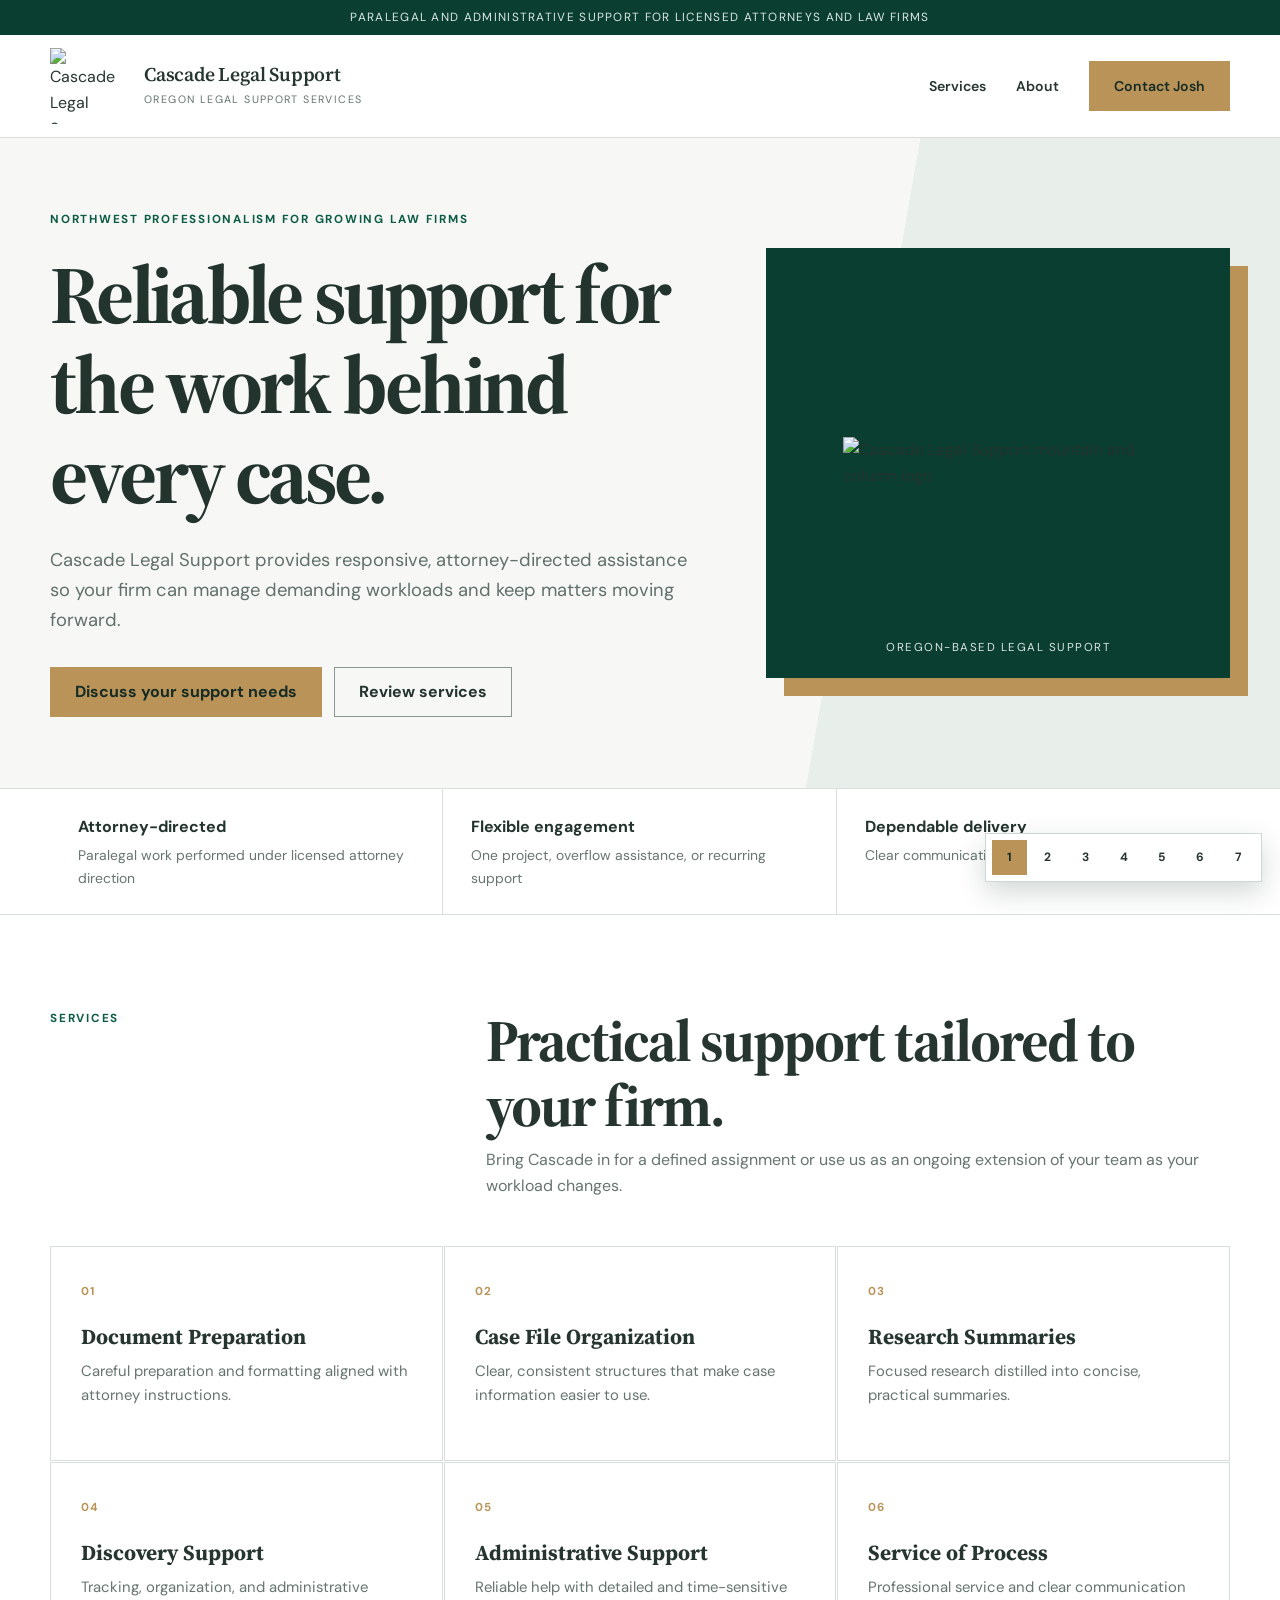
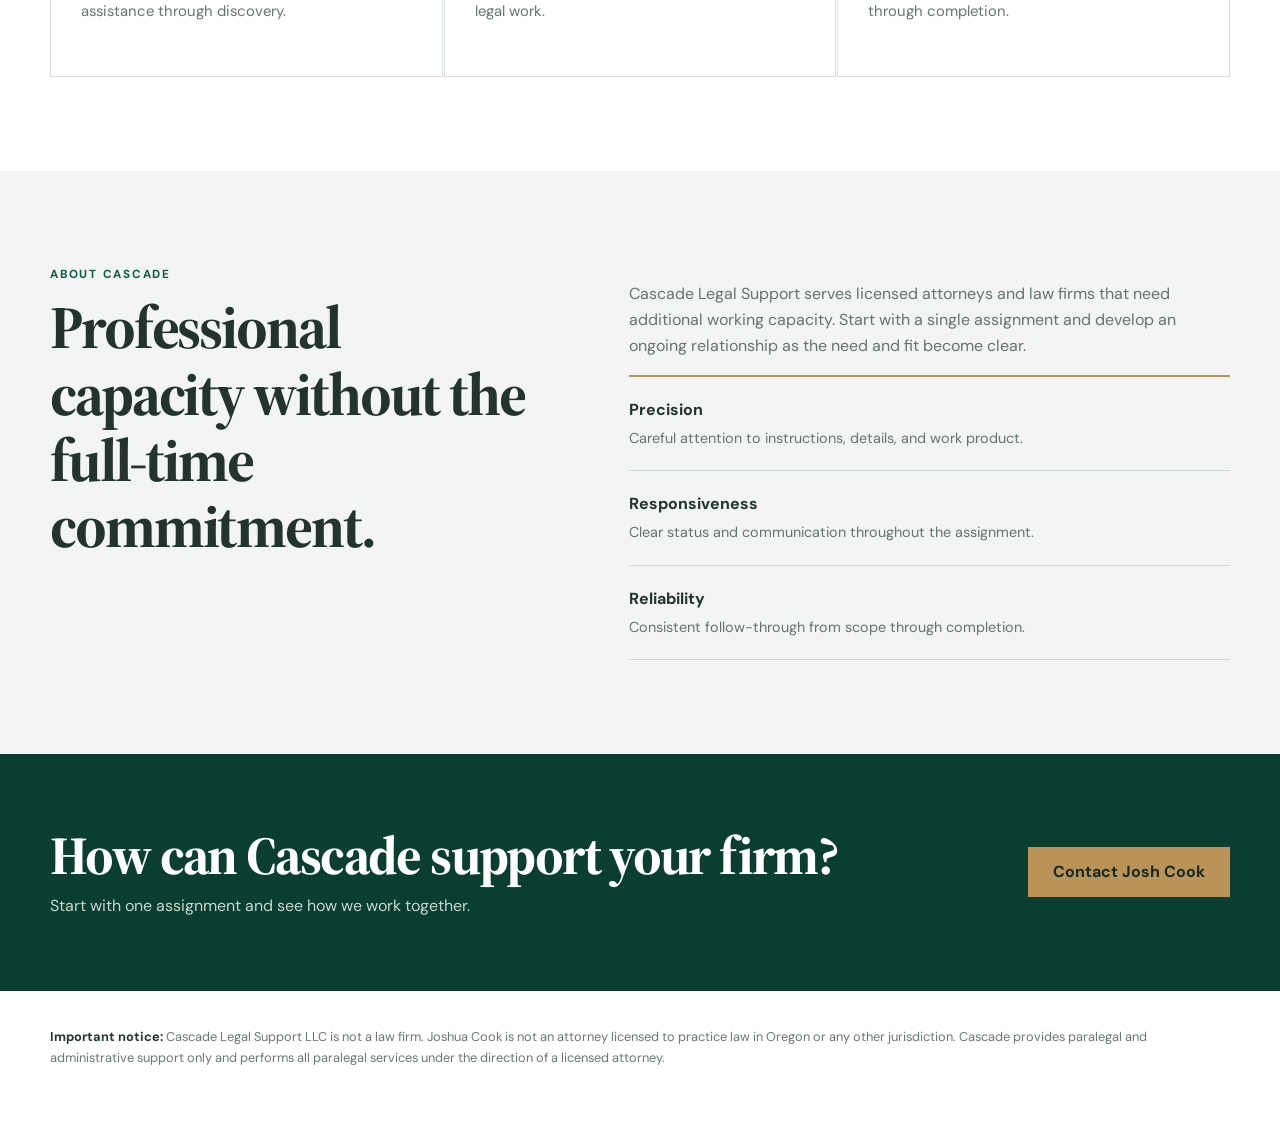
==== concept-1.html @ 5a6250e0 "Add concept-1.html" ====
<!doctype html><html lang="en"><head><meta charset="utf-8"><meta name="viewport" content="width=device-width,initial-scale=1"><meta name="description" content="Professional paralegal and administrative support for Oregon attorneys and law firms."><link rel="stylesheet" href="fresh.css"></head><body class="t1" data-theme="1"><div id="app"></div><script src="fresh.js"></script></body></html>
---- fresh.css ----
@import url('https://fonts.googleapis.com/css2?family=DM+Sans:wght@400;500;600;700&family=Manrope:wght@400;500;600;700&family=Merriweather:wght@400;700&family=Source+Serif+4:opsz,wght@8..60,500;600&display=swap');
*{box-sizing:border-box}html{scroll-behavior:smooth}body{margin:0;background:var(--bg);color:var(--ink);font:16px/1.62 var(--sans);-webkit-font-smoothing:antialiased}.wrap{width:min(1180px,calc(100% - 44px));margin:auto}a{color:inherit}.picker{position:fixed;z-index:50;right:18px;bottom:18px;display:flex;gap:3px;padding:6px;background:#fff;border:1px solid #cfd7d3;box-shadow:0 10px 28px #162b2430}.picker a{width:35px;height:35px;display:grid;place-items:center;text-decoration:none;font-size:.75rem;font-weight:700;color:#26332f}.picker .active{background:var(--accent);color:var(--buttonText)}.topline{background:var(--top);color:var(--topText);font-size:.74rem;letter-spacing:.11em;text-transform:uppercase;text-align:center;padding:8px 16px}.site-header{background:var(--header);color:var(--headerText);border-bottom:1px solid var(--line)}nav{min-height:102px;display:flex;align-items:center;justify-content:space-between;gap:32px}.brand{display:flex;align-items:center;gap:16px;text-decoration:none}.brand img{width:78px;height:76px;object-fit:cover;display:block}.brand-copy strong{display:block;font:600 1.22rem/1.1 var(--serif);letter-spacing:-.01em}.brand-copy span{display:block;margin-top:5px;font-size:.67rem;letter-spacing:.13em;text-transform:uppercase;color:var(--brandSub)}.navlinks{display:flex;align-items:center;gap:30px}.navlinks a{text-decoration:none;font-size:.88rem;font-weight:600}.button{display:inline-flex;align-items:center;justify-content:center;min-height:50px;padding:0 24px;background:var(--accent);color:var(--buttonText);text-decoration:none;font-weight:700;border:1px solid var(--accent);border-radius:var(--radius)}.button.secondary{background:transparent;color:inherit;border-color:var(--secondaryBorder)}.hero{position:relative;overflow:hidden;background:var(--hero);color:var(--heroText);border-bottom:1px solid var(--line)}.hero-grid{min-height:650px;display:grid;grid-template-columns:1.16fr .84fr;gap:76px;align-items:center}.eyebrow{font-size:.73rem;letter-spacing:.15em;text-transform:uppercase;font-weight:700;color:var(--eyebrow)}h1,h2,h3{margin:0;line-height:1.1}h1,h2{font-family:var(--serif)}h1{font-size:clamp(3.1rem,6.4vw,6rem);letter-spacing:-.045em;margin:20px 0 27px;max-width:830px}.hero-copy p{font-size:1.15rem;color:var(--heroMuted);max-width:650px;margin:0 0 31px}.actions{display:flex;gap:12px;flex-wrap:wrap}.brand-panel{position:relative;background:var(--panel);border:1px solid var(--panelBorder);min-height:430px;display:flex;align-items:center;justify-content:center;padding:45px;border-radius:var(--panelRadius);box-shadow:var(--panelShadow)}.brand-panel img{width:min(310px,85%);height:auto;display:block;box-shadow:var(--logoShadow)}.brand-panel:after{content:var(--panelLabel);position:absolute;left:26px;right:26px;bottom:20px;text-align:center;color:var(--panelText);font-size:.72rem;letter-spacing:.13em;text-transform:uppercase}.trust{background:var(--trustBg);color:var(--trustText);border-bottom:1px solid var(--line)}.trust-grid{display:grid;grid-template-columns:repeat(3,1fr)}.trust-item{padding:25px 28px;border-right:1px solid var(--trustLine)}.trust-item:last-child{border:0}.trust-item strong{display:block;font-size:1rem}.trust-item span{display:block;margin-top:4px;font-size:.87rem;color:var(--trustMuted)}section.content{padding:94px 0}.section-head{display:grid;grid-template-columns:.66fr 1.34fr;gap:70px;margin-bottom:48px}.section-head h2{font-size:clamp(2.45rem,4.6vw,4.35rem);letter-spacing:-.035em}.section-head p{color:var(--muted);margin:8px 0 0}.services{display:grid;grid-template-columns:repeat(3,1fr);gap:var(--gap)}.service{background:var(--card);border:1px solid var(--cardBorder);padding:30px;min-height:215px;border-radius:var(--cardRadius);box-shadow:var(--cardShadow)}.service small{font-size:.72rem;font-weight:700;letter-spacing:.08em;color:var(--accent)}.service h3{font-family:var(--serif);font-size:1.34rem;margin:22px 0 10px}.service p{margin:0;color:var(--muted);font-size:.93rem}.about{background:var(--aboutBg);color:var(--aboutText)}.about-grid{display:grid;grid-template-columns:.9fr 1.1fr;gap:88px;align-items:start}.about h2{font-size:clamp(2.55rem,4.7vw,4.45rem);letter-spacing:-.035em;margin-top:10px}.about p{color:var(--aboutMuted)}.principles{border-top:2px solid var(--accent)}.principle{padding:20px 0;border-bottom:1px solid var(--aboutLine)}.principle strong{display:block}.principle span{display:block;margin-top:4px;color:var(--aboutMuted);font-size:.9rem}.cta{background:var(--ctaBg);color:var(--ctaText);padding:72px 0}.cta-grid{display:grid;grid-template-columns:1fr auto;gap:50px;align-items:center}.cta h2{font-size:clamp(2.35rem,4.2vw,4.05rem);letter-spacing:-.03em}.cta p{color:var(--ctaMuted);margin:8px 0 0}footer{background:var(--footerBg);color:var(--footerText);padding:36px 0 60px;font-size:.8rem}footer strong{color:var(--footerStrong)}
body.t1{--sans:'DM Sans',sans-serif;--serif:'Source Serif 4',serif;--bg:#fff;--ink:#26352f;--muted:#66746f;--accent:#ba9358;--buttonText:#152b24;--top:#0a3e30;--topText:#dbe8e3;--header:#fff;--headerText:#26352f;--brandSub:#64736d;--line:#d9e0dc;--hero:linear-gradient(100deg,#f7f8f6 0 66%,#e8efeb 66%);--heroText:#23332d;--heroMuted:#61706b;--eyebrow:#0b5b45;--secondaryBorder:#8a9792;--panel:#0a3e30;--panelBorder:#0a3e30;--panelText:#dbe6e1;--panelRadius:0;--panelShadow:18px 18px 0 #ba9358;--logoShadow:none;--panelLabel:'Oregon-based legal support';--trustBg:#fff;--trustText:#23332d;--trustMuted:#68756f;--trustLine:#d9e0dc;--gap:1px;--card:#fff;--cardBorder:#d8dfdb;--cardRadius:0;--cardShadow:none;--aboutBg:#f2f5f3;--aboutText:#23332d;--aboutMuted:#65736d;--aboutLine:#ced8d3;--ctaBg:#0a3e30;--ctaText:#fff;--ctaMuted:#c7d8d1;--footerBg:#fff;--footerText:#6b7772;--footerStrong:#26352f}
body.t2{--sans:'Manrope',sans-serif;--serif:'Merriweather',serif;--bg:#f7f5ef;--ink:#293536;--muted:#687576;--accent:#c46f3f;--buttonText:#fff;--top:#27383b;--topText:#e7eceb;--header:#f7f5ef;--headerText:#293536;--brandSub:#6d7978;--line:#d7d5cd;--hero:#f7f5ef;--heroText:#293536;--heroMuted:#687576;--eyebrow:#a4512e;--secondaryBorder:#687576;--panel:#e3ebe7;--panelBorder:#c7d3cd;--panelText:#465b56;--panelRadius:120px 120px 8px 8px;--panelShadow:none;--logoShadow:0 22px 48px #29353622;--panelLabel:'Rooted in the Northwest';--trustBg:#27383b;--trustText:#fff;--trustMuted:#cbd5d3;--trustLine:#536264;--gap:18px;--card:#fff;--cardBorder:#dddcd5;--cardRadius:10px;--cardShadow:0 9px 25px #2836370b;--aboutBg:#e3ebe7;--aboutText:#293536;--aboutMuted:#5e706b;--aboutLine:#bbc9c3;--ctaBg:#c46f3f;--ctaText:#fff;--ctaMuted:#f4ddd1;--footerBg:#f7f5ef;--footerText:#6b7774;--footerStrong:#293536}
body.t3{--sans:'DM Sans',sans-serif;--serif:'Merriweather',serif;--bg:#fff;--ink:#182d40;--muted:#657483;--accent:#2d678e;--buttonText:#fff;--top:#162c40;--topText:#d9e5ee;--header:#fff;--headerText:#182d40;--brandSub:#687988;--line:#d7e0e6;--hero:linear-gradient(135deg,#eef4f7 0%,#fff 72%);--heroText:#182d40;--heroMuted:#607383;--eyebrow:#2d678e;--secondaryBorder:#7e909e;--panel:#fff;--panelBorder:#ccd9e1;--panelText:#617585;--panelRadius:4px;--panelShadow:0 22px 55px #18364e1b;--logoShadow:none;--panelLabel:'Clear guidance. Reliable follow-through.';--trustBg:#162c40;--trustText:#fff;--trustMuted:#c5d4df;--trustLine:#405466;--gap:16px;--card:#fff;--cardBorder:#d3dfe6;--cardRadius:4px;--cardShadow:none;--aboutBg:#eef4f7;--aboutText:#182d40;--aboutMuted:#607383;--aboutLine:#cad9e2;--ctaBg:#2d678e;--ctaText:#fff;--ctaMuted:#d2e3ed;--footerBg:#fff;--footerText:#677785;--footerStrong:#182d40}
body.t4{--sans:'Manrope',sans-serif;--serif:'Source Serif 4',serif;--bg:#fafafa;--ink:#252b2b;--muted:#68706f;--accent:#126453;--buttonText:#fff;--top:#202625;--topText:#e1e5e3;--header:#fff;--headerText:#252b2b;--brandSub:#69716f;--line:#dcdedd;--hero:#fff;--heroText:#252b2b;--heroMuted:#69716f;--eyebrow:#126453;--secondaryBorder:#7a8280;--panel:#f0f2f1;--panelBorder:#d8dcda;--panelText:#53605c;--panelRadius:0;--panelShadow:none;--logoShadow:0 0 0 18px #fff,0 0 0 19px #ced5d1;--panelLabel:'Independent support for licensed attorneys';--trustBg:#f0f2f1;--trustText:#283230;--trustMuted:#66716e;--trustLine:#d4d9d6;--gap:0;--card:#fff;--cardBorder:#d9dddb;--cardRadius:0;--cardShadow:none;--aboutBg:#202625;--aboutText:#fff;--aboutMuted:#c6ceca;--aboutLine:#4d5653;--ctaBg:#126453;--ctaText:#fff;--ctaMuted:#c7dfd8;--footerBg:#fff;--footerText:#69716f;--footerStrong:#252b2b}
body.t5{--sans:'DM Sans',sans-serif;--serif:'Merriweather',serif;--bg:#fffaf0;--ink:#40392f;--muted:#746c60;--accent:#a85b33;--buttonText:#fff;--top:#4a443a;--topText:#ede9e0;--header:#fffaf0;--headerText:#40392f;--brandSub:#756e63;--line:#ded7c9;--hero:linear-gradient(90deg,#fffaf0 0 58%,#ece2ce 58%);--heroText:#40392f;--heroMuted:#70685d;--eyebrow:#925033;--secondaryBorder:#8e8577;--panel:#4a443a;--panelBorder:#4a443a;--panelText:#ece6db;--panelRadius:2px;--panelShadow:14px 14px 0 #a85b33;--logoShadow:none;--panelLabel:'Serving Oregon law firms';--trustBg:#fffaf0;--trustText:#40392f;--trustMuted:#746c60;--trustLine:#ded7c9;--gap:15px;--card:#fff;--cardBorder:#ded7c9;--cardRadius:2px;--cardShadow:none;--aboutBg:#ece2ce;--aboutText:#40392f;--aboutMuted:#70685d;--aboutLine:#d0c3aa;--ctaBg:#4a443a;--ctaText:#fff;--ctaMuted:#ddd5c8;--footerBg:#fffaf0;--footerText:#746c60;--footerStrong:#40392f}
body.t6{--sans:'Manrope',sans-serif;--serif:'Source Serif 4',serif;--bg:#f4f6f5;--ink:#263734;--muted:#667671;--accent:#33765f;--buttonText:#fff;--top:#31433f;--topText:#e0e8e5;--header:#f4f6f5;--headerText:#263734;--brandSub:#697872;--line:#d5ddda;--hero:linear-gradient(145deg,#f4f6f5,#e6ece9);--heroText:#263734;--heroMuted:#657670;--eyebrow:#33765f;--secondaryBorder:#7e8e88;--panel:#d8e2dd;--panelBorder:#bdcbc4;--panelText:#536760;--panelRadius:50% 50% 3px 3px;--panelShadow:none;--logoShadow:0 20px 45px #26373425;--panelLabel:'Precision • responsiveness • discretion';--trustBg:#fff;--trustText:#263734;--trustMuted:#667671;--trustLine:#d8dfdc;--gap:20px;--card:#fff;--cardBorder:#d6dedb;--cardRadius:14px;--cardShadow:0 8px 20px #2637340b;--aboutBg:#31433f;--aboutText:#fff;--aboutMuted:#c8d4d0;--aboutLine:#60716c;--ctaBg:#33765f;--ctaText:#fff;--ctaMuted:#d2e2dc;--footerBg:#f4f6f5;--footerText:#667671;--footerStrong:#263734}
body.t7{--sans:'DM Sans',sans-serif;--serif:'Source Serif 4',serif;--bg:#fff;--ink:#1f2926;--muted:#65706c;--accent:#0b4838;--buttonText:#fff;--top:#0b4838;--topText:#dfe9e5;--header:#fff;--headerText:#1f2926;--brandSub:#67736f;--line:#d9deda;--hero:#fff;--heroText:#1f2926;--heroMuted:#65706c;--eyebrow:#0b4838;--secondaryBorder:#818a87;--panel:#fff;--panelBorder:#d9deda;--panelText:#65706c;--panelRadius:0;--panelShadow:none;--logoShadow:none;--panelLabel:'Cascade Legal Support LLC';--trustBg:#0b4838;--trustText:#fff;--trustMuted:#c9dad4;--trustLine:#3d6a5e;--gap:1px;--card:#fff;--cardBorder:#d9deda;--cardRadius:0;--cardShadow:none;--aboutBg:#f2f4f3;--aboutText:#1f2926;--aboutMuted:#65706c;--aboutLine:#d1d8d4;--ctaBg:#1f2926;--ctaText:#fff;--ctaMuted:#ccd3d0;--footerBg:#fff;--footerText:#65706c;--footerStrong:#1f2926}
body.t2 .hero-grid{grid-template-columns:1fr 1fr}body.t3 .hero-grid{grid-template-columns:1.05fr .95fr}body.t4 .hero-grid{grid-template-columns:1.35fr .65fr}body.t5 .hero-grid{grid-template-columns:1.1fr .9fr}body.t6 .hero-grid{grid-template-columns:1fr 1fr}body.t7 .hero-grid{grid-template-columns:1.3fr .7fr}body.t4 h1,body.t7 h1{font-size:clamp(3.4rem,7vw,6.6rem)}body.t4 .brand-panel{min-height:480px}body.t7 .brand-panel img{width:min(360px,95%)}
@media(max-width:840px){.navlinks>a:not(.button){display:none}.brand-copy{display:none}.hero-grid,.section-head,.about-grid,.cta-grid{grid-template-columns:1fr}.hero-grid{padding:75px 0}.brand-panel{min-height:380px}.services{grid-template-columns:1fr 1fr}.trust-grid{grid-template-columns:1fr}.trust-item{border-right:0;border-bottom:1px solid var(--trustLine)}}@media(max-width:560px){.wrap{width:calc(100% - 28px)}.services{grid-template-columns:1fr}.brand img{width:66px;height:64px}h1{font-size:3.15rem}.picker{right:10px;bottom:10px}.picker a{width:30px;height:30px}}
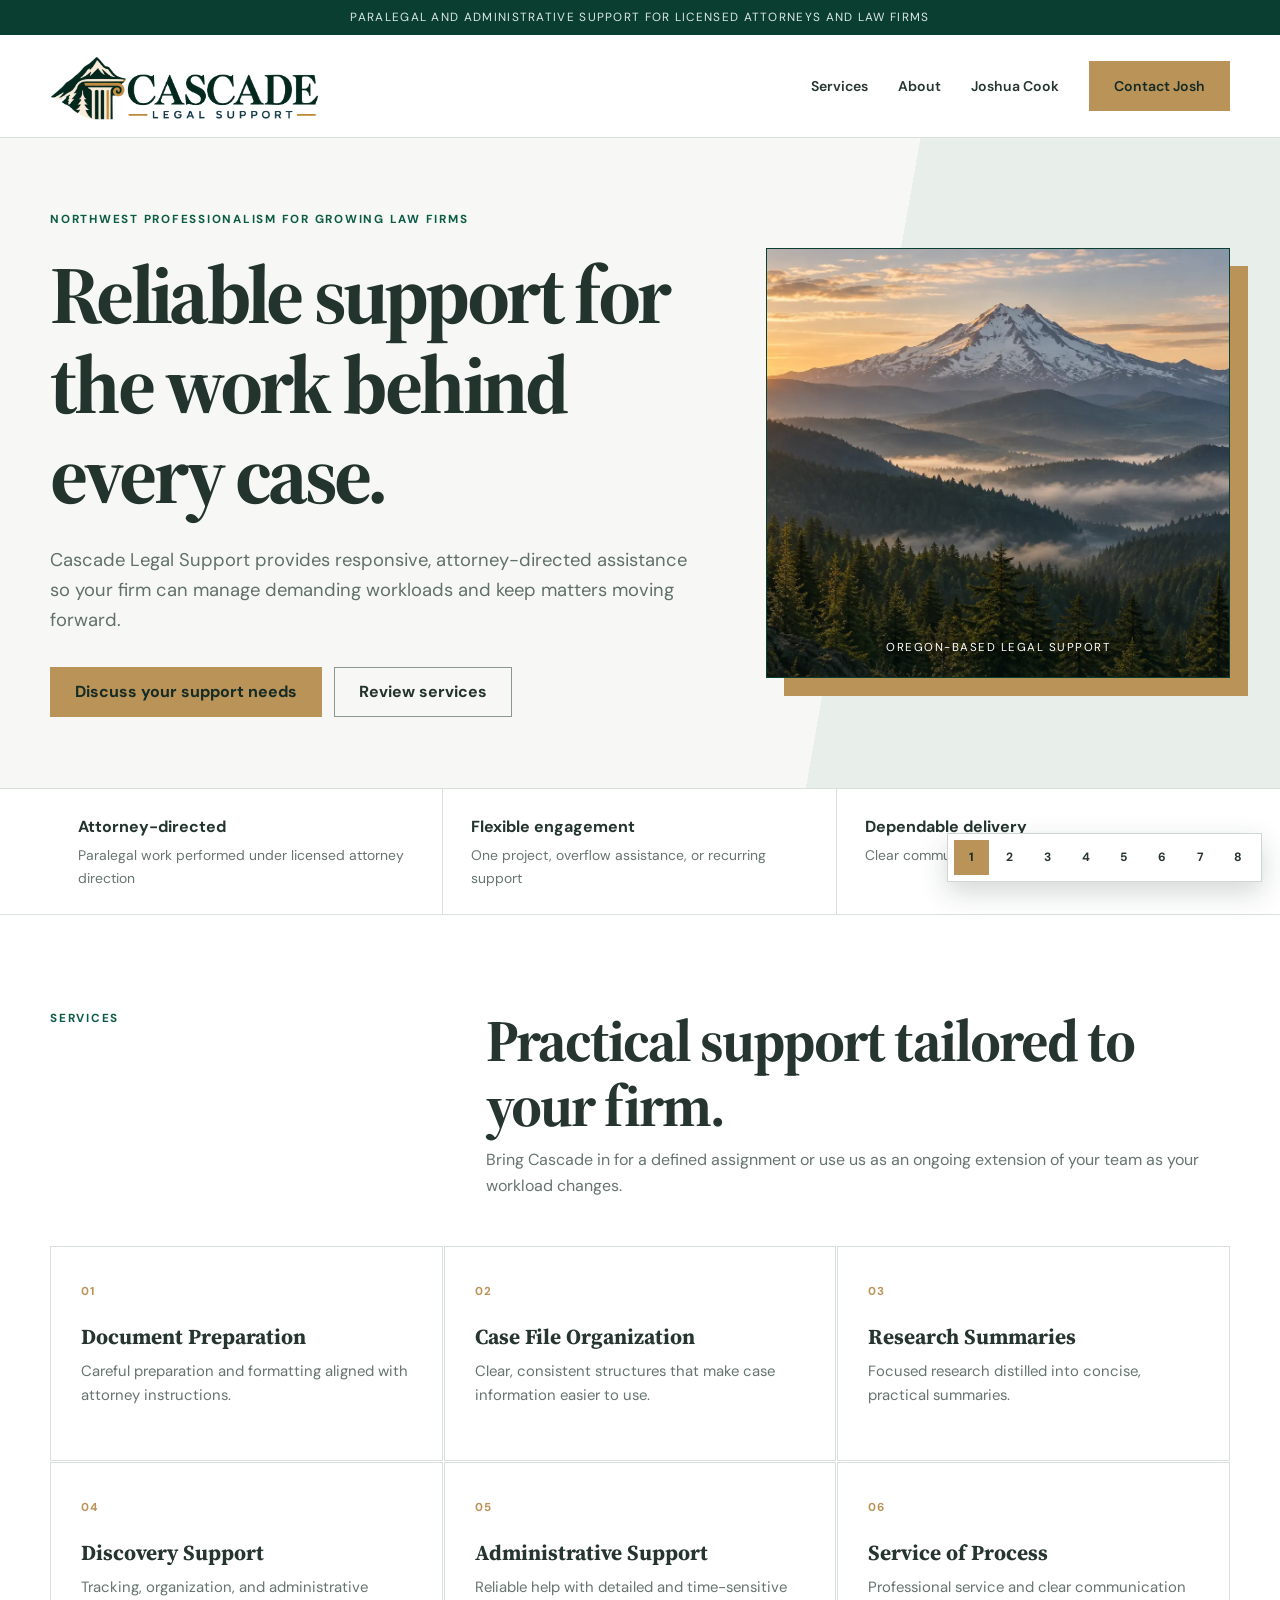
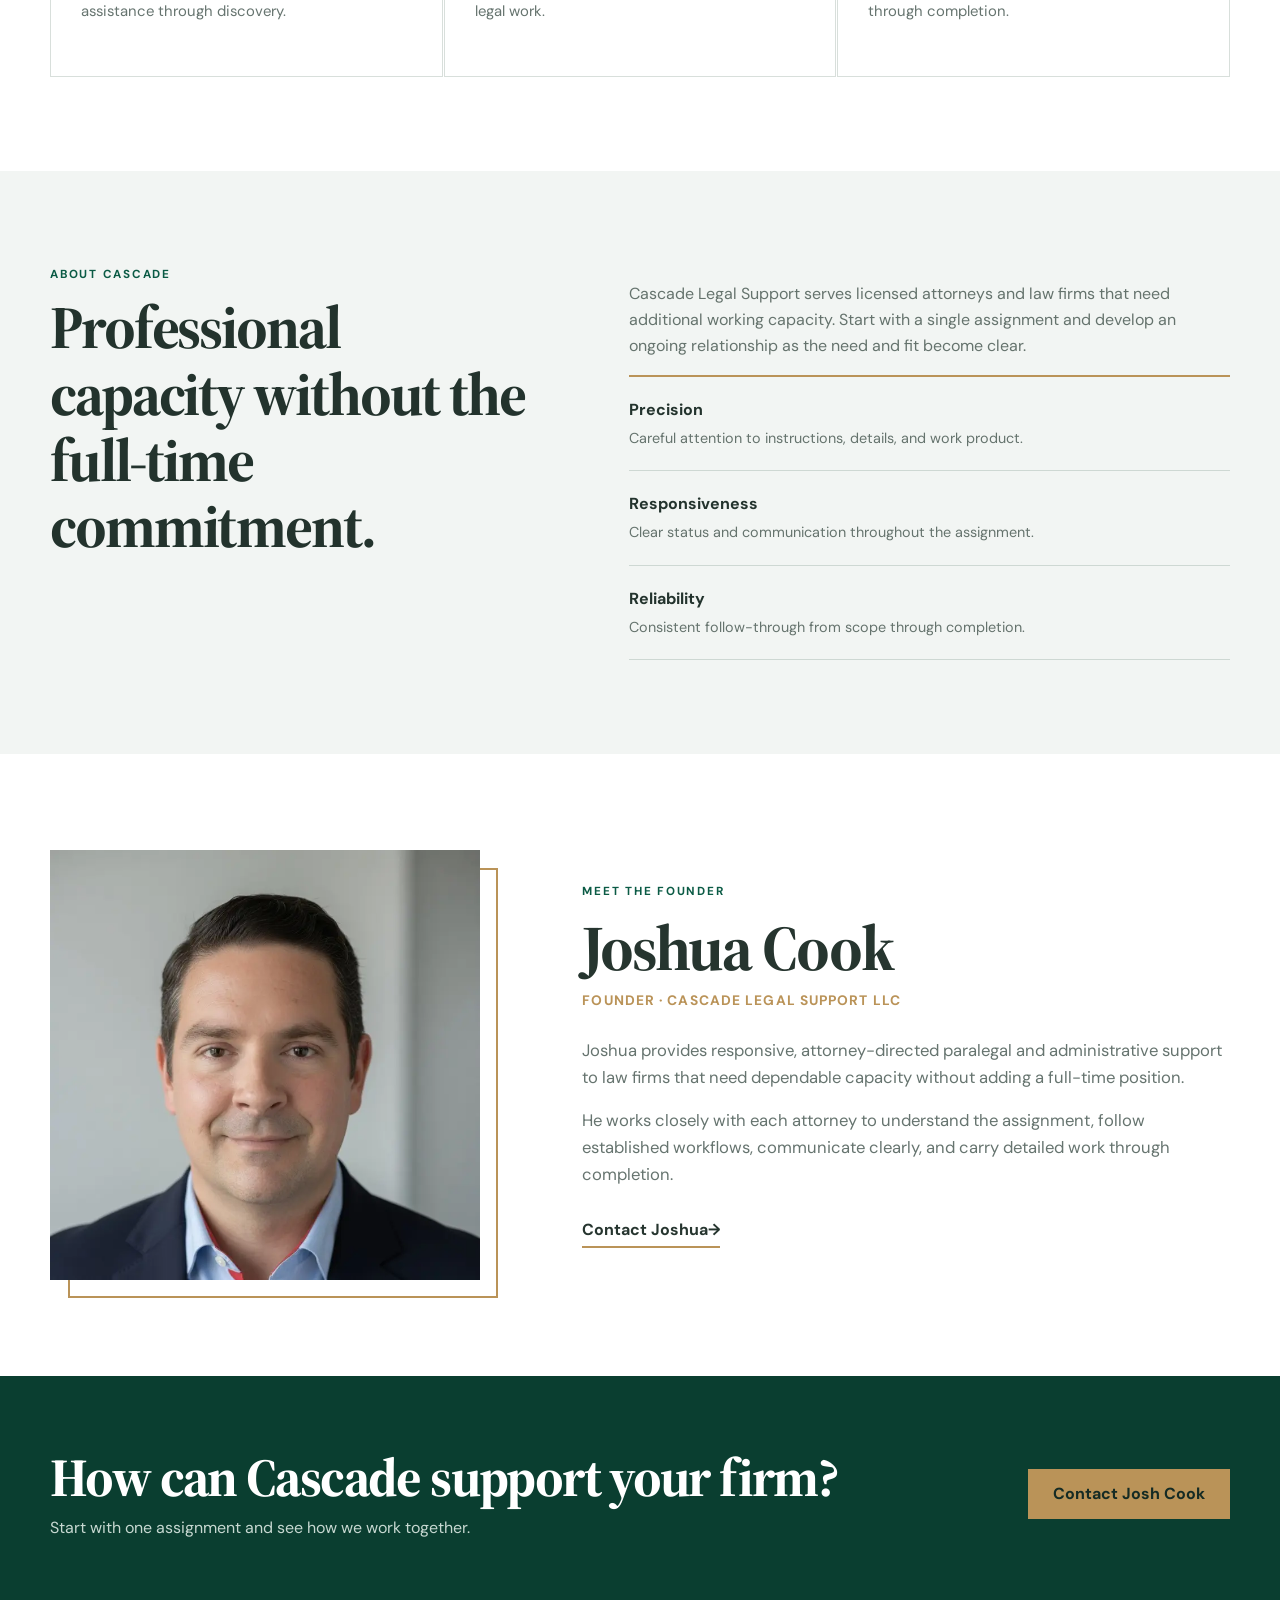
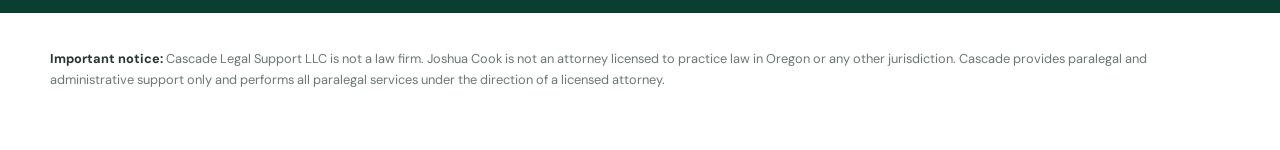
==== commit a16b1cb7: "Add Mount Hood reflection concept" ====
--- a/concept-1.html
+++ b/concept-1.html
@@ -1 +1 @@
-<!doctype html><html lang="en"><head><meta charset="utf-8"><meta name="viewport" content="width=device-width,initial-scale=1"><meta name="description" content="Professional paralegal and administrative support for Oregon attorneys and law firms."><link rel="stylesheet" href="fresh.css"></head><body class="t1" data-theme="1"><div id="app"></div><script src="fresh.js"></script></body></html>
+<!doctype html><html lang="en"><head><meta charset="utf-8"><meta name="viewport" content="width=device-width,initial-scale=1"><meta name="description" content="Professional paralegal and administrative support for Oregon attorneys and law firms."><link rel="stylesheet" href="fresh.css?v=20260923c"></head><body class="t1" data-theme="1"><div id="app"></div><script src="fresh.js?v=20260923c"></script></body></html>
--- a/fresh.css
+++ b/fresh.css
@@ -7,5 +7,15 @@
 body.t5{--sans:'DM Sans',sans-serif;--serif:'Merriweather',serif;--bg:#fffaf0;--ink:#40392f;--muted:#746c60;--accent:#a85b33;--buttonText:#fff;--top:#4a443a;--topText:#ede9e0;--header:#fffaf0;--headerText:#40392f;--brandSub:#756e63;--line:#ded7c9;--hero:linear-gradient(90deg,#fffaf0 0 58%,#ece2ce 58%);--heroText:#40392f;--heroMuted:#70685d;--eyebrow:#925033;--secondaryBorder:#8e8577;--panel:#4a443a;--panelBorder:#4a443a;--panelText:#ece6db;--panelRadius:2px;--panelShadow:14px 14px 0 #a85b33;--logoShadow:none;--panelLabel:'Serving Oregon law firms';--trustBg:#fffaf0;--trustText:#40392f;--trustMuted:#746c60;--trustLine:#ded7c9;--gap:15px;--card:#fff;--cardBorder:#ded7c9;--cardRadius:2px;--cardShadow:none;--aboutBg:#ece2ce;--aboutText:#40392f;--aboutMuted:#70685d;--aboutLine:#d0c3aa;--ctaBg:#4a443a;--ctaText:#fff;--ctaMuted:#ddd5c8;--footerBg:#fffaf0;--footerText:#746c60;--footerStrong:#40392f}
 body.t6{--sans:'Manrope',sans-serif;--serif:'Source Serif 4',serif;--bg:#f4f6f5;--ink:#263734;--muted:#667671;--accent:#33765f;--buttonText:#fff;--top:#31433f;--topText:#e0e8e5;--header:#f4f6f5;--headerText:#263734;--brandSub:#697872;--line:#d5ddda;--hero:linear-gradient(145deg,#f4f6f5,#e6ece9);--heroText:#263734;--heroMuted:#657670;--eyebrow:#33765f;--secondaryBorder:#7e8e88;--panel:#d8e2dd;--panelBorder:#bdcbc4;--panelText:#536760;--panelRadius:50% 50% 3px 3px;--panelShadow:none;--logoShadow:0 20px 45px #26373425;--panelLabel:'Precision • responsiveness • discretion';--trustBg:#fff;--trustText:#263734;--trustMuted:#667671;--trustLine:#d8dfdc;--gap:20px;--card:#fff;--cardBorder:#d6dedb;--cardRadius:14px;--cardShadow:0 8px 20px #2637340b;--aboutBg:#31433f;--aboutText:#fff;--aboutMuted:#c8d4d0;--aboutLine:#60716c;--ctaBg:#33765f;--ctaText:#fff;--ctaMuted:#d2e2dc;--footerBg:#f4f6f5;--footerText:#667671;--footerStrong:#263734}
 body.t7{--sans:'DM Sans',sans-serif;--serif:'Source Serif 4',serif;--bg:#fff;--ink:#1f2926;--muted:#65706c;--accent:#0b4838;--buttonText:#fff;--top:#0b4838;--topText:#dfe9e5;--header:#fff;--headerText:#1f2926;--brandSub:#67736f;--line:#d9deda;--hero:#fff;--heroText:#1f2926;--heroMuted:#65706c;--eyebrow:#0b4838;--secondaryBorder:#818a87;--panel:#fff;--panelBorder:#d9deda;--panelText:#65706c;--panelRadius:0;--panelShadow:none;--logoShadow:none;--panelLabel:'Cascade Legal Support LLC';--trustBg:#0b4838;--trustText:#fff;--trustMuted:#c9dad4;--trustLine:#3d6a5e;--gap:1px;--card:#fff;--cardBorder:#d9deda;--cardRadius:0;--cardShadow:none;--aboutBg:#f2f4f3;--aboutText:#1f2926;--aboutMuted:#65706c;--aboutLine:#d1d8d4;--ctaBg:#1f2926;--ctaText:#fff;--ctaMuted:#ccd3d0;--footerBg:#fff;--footerText:#65706c;--footerStrong:#1f2926}
-body.t2 .hero-grid{grid-template-columns:1fr 1fr}body.t3 .hero-grid{grid-template-columns:1.05fr .95fr}body.t4 .hero-grid{grid-template-columns:1.35fr .65fr}body.t5 .hero-grid{grid-template-columns:1.1fr .9fr}body.t6 .hero-grid{grid-template-columns:1fr 1fr}body.t7 .hero-grid{grid-template-columns:1.3fr .7fr}body.t4 h1,body.t7 h1{font-size:clamp(3.4rem,7vw,6.6rem)}body.t4 .brand-panel{min-height:480px}body.t7 .brand-panel img{width:min(360px,95%)}
+body.t8{--sans:'Manrope',sans-serif;--serif:'Merriweather',serif;--bg:#f7f9fb;--ink:#20323b;--muted:#63737c;--accent:#285f79;--buttonText:#fff;--top:#173f4d;--topText:#dce9ee;--header:#fff;--headerText:#20323b;--brandSub:#687982;--line:#d2dde2;--hero:linear-gradient(135deg,#f7f9fb,#e8f0f3);--heroText:#20323b;--heroMuted:#60737d;--eyebrow:#285f79;--secondaryBorder:#718995;--panel:#dce9ee;--panelBorder:#afc5ce;--panelText:#fff;--panelRadius:5px;--panelShadow:16px 16px 0 #173f4d;--logoShadow:none;--panelLabel:'Mount Hood • Oregon';--trustBg:#173f4d;--trustText:#fff;--trustMuted:#c6d9e0;--trustLine:#446875;--gap:16px;--card:#fff;--cardBorder:#d1dde2;--cardRadius:5px;--cardShadow:0 10px 28px #173f4d0d;--aboutBg:#e8f0f3;--aboutText:#20323b;--aboutMuted:#60737d;--aboutLine:#c3d3da;--profileBg:#f7f9fb;--ctaBg:#285f79;--ctaText:#fff;--ctaMuted:#d6e7ee;--footerBg:#fff;--footerText:#687982;--footerStrong:#20323b}
+body.t2 .hero-grid{grid-template-columns:1fr 1fr}body.t3 .hero-grid{grid-template-columns:1.05fr .95fr}body.t4 .hero-grid{grid-template-columns:1.35fr .65fr}body.t5 .hero-grid{grid-template-columns:1.1fr .9fr}body.t6 .hero-grid{grid-template-columns:1fr 1fr}body.t7 .hero-grid{grid-template-columns:1.3fr .7fr}body.t8 .hero-grid{grid-template-columns:1.05fr .95fr}body.t4 h1,body.t7 h1{font-size:clamp(3.4rem,7vw,6.6rem)}body.t4 .brand-panel,body.t8 .brand-panel{min-height:480px}body.t7 .brand-panel img{width:min(360px,95%)}
 @media(max-width:840px){.navlinks>a:not(.button){display:none}.brand-copy{display:none}.hero-grid,.section-head,.about-grid,.cta-grid{grid-template-columns:1fr}.hero-grid{padding:75px 0}.brand-panel{min-height:380px}.services{grid-template-columns:1fr 1fr}.trust-grid{grid-template-columns:1fr}.trust-item{border-right:0;border-bottom:1px solid var(--trustLine)}}@media(max-width:560px){.wrap{width:calc(100% - 28px)}.services{grid-template-columns:1fr}.brand img{width:66px;height:64px}h1{font-size:3.15rem}.picker{right:10px;bottom:10px}.picker a{width:30px;height:30px}}
+
+/* Updated Cascade identity and founder profile */
+.brand{gap:0}.brand img{width:270px;height:auto;object-fit:contain}.brand-copy{display:none}.mark-shell{width:min(360px,92%);aspect-ratio:1.1;display:grid;place-items:center;padding:30px;background:#fff;border-radius:50%;box-shadow:var(--logoShadow)}.brand-panel .mark-shell img{width:100%;height:auto;box-shadow:none}.profile{padding:96px 0;background:var(--profileBg,var(--bg));color:var(--ink)}.profile-grid{display:grid;grid-template-columns:minmax(280px,430px) 1fr;gap:clamp(54px,8vw,110px);align-items:center}.portrait-wrap{position:relative}.portrait-wrap:after{content:'';position:absolute;inset:18px -18px -18px 18px;border:2px solid var(--accent);z-index:0}.portrait-wrap img{position:relative;z-index:1;width:100%;aspect-ratio:1;object-fit:cover;display:block}.profile h2{font-size:clamp(2.8rem,5vw,4.8rem);letter-spacing:-.035em;margin:12px 0 6px}.profile .role{margin:0 0 25px;color:var(--accent);font-weight:700;font-size:.86rem;letter-spacing:.08em;text-transform:uppercase}.profile-copy>p:not(.role){max-width:650px;color:var(--muted);font-size:1.04rem}.text-link{display:inline-flex;margin-top:12px;color:var(--ink);font-weight:700;text-decoration:none;border-bottom:2px solid var(--accent);padding-bottom:3px}
+@media(max-width:840px){.profile-grid{grid-template-columns:1fr;gap:52px}.portrait-wrap{max-width:430px}}
+@media(max-width:560px){.brand img{width:205px;height:auto}.navlinks .button{padding:0 14px;min-height:44px}.site-header nav{gap:12px}.mark-shell{padding:22px}}
+
+/* Cascade landscape hero photography */
+.brand-panel.photo-panel{padding:0;overflow:hidden;isolation:isolate}.brand-panel.photo-panel:before{content:'';position:absolute;z-index:1;inset:45% 0 0;background:linear-gradient(transparent,rgba(7,25,20,.48));pointer-events:none}.brand-panel.photo-panel:after{z-index:2;color:#fff;text-shadow:0 1px 12px rgba(0,0,0,.8)}.brand-panel .hero-photo{position:absolute;inset:0;width:100%;height:100%;object-fit:cover;box-shadow:none;transition:transform .6s ease}.brand-panel.photo-panel:hover .hero-photo{transform:scale(1.025)}
+@media(prefers-reduced-motion:reduce){.brand-panel .hero-photo{transition:none}.brand-panel.photo-panel:hover .hero-photo{transform:none}}
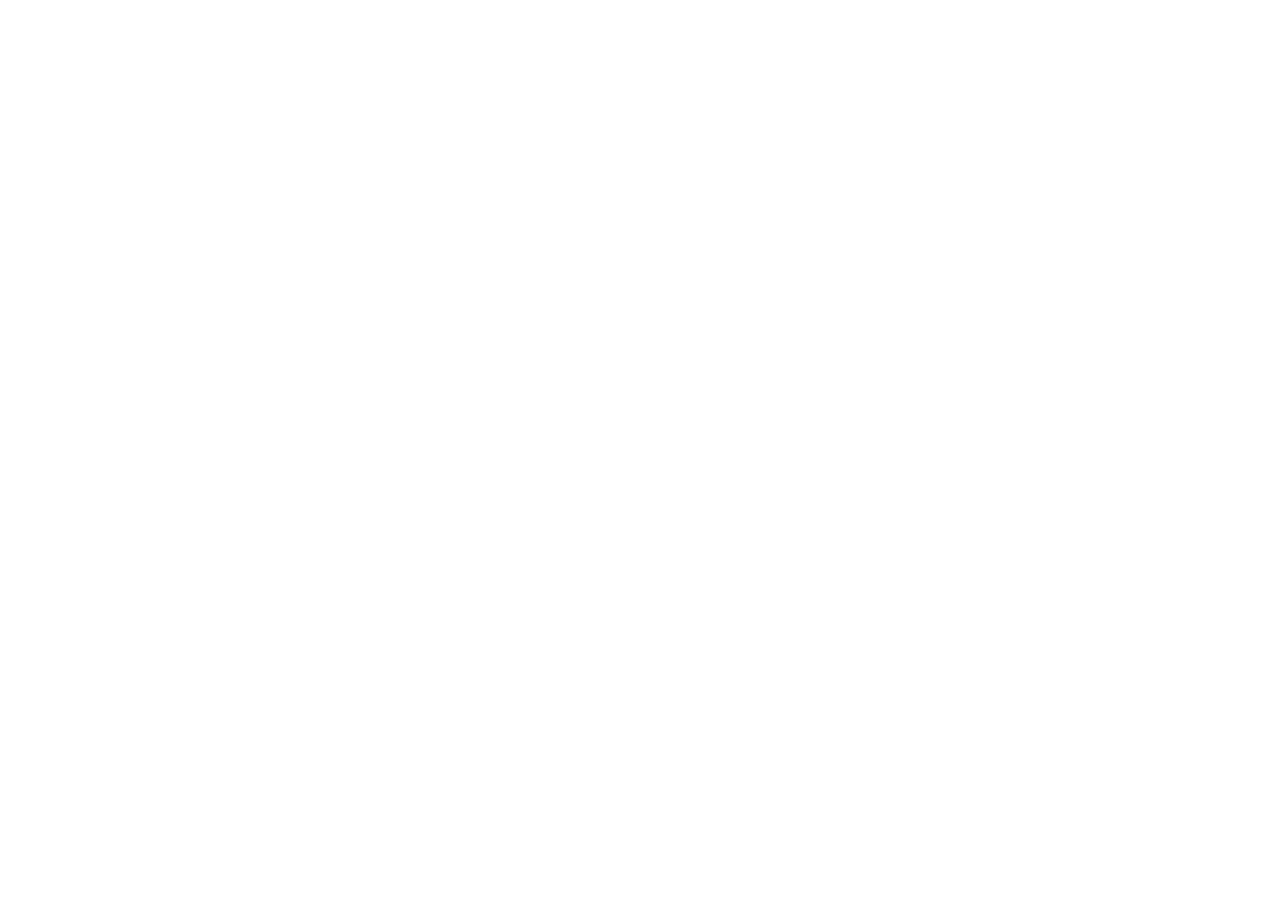
==== commit c8789b11: "Update selected concept with original logo" ====
--- a/concept-1.html
+++ b/concept-1.html
@@ -1 +1 @@
-<!doctype html><html lang="en"><head><meta charset="utf-8"><meta name="viewport" content="width=device-width,initial-scale=1"><meta name="description" content="Professional paralegal and administrative support for Oregon attorneys and law firms."><link rel="stylesheet" href="fresh.css?v=20260923c"></head><body class="t1" data-theme="1"><div id="app"></div><script src="fresh.js?v=20260923c"></script></body></html>
+<!doctype html><html lang="en"><head><meta charset="utf-8"><meta name="viewport" content="width=device-width,initial-scale=1"><meta name="description" content="Professional paralegal and administrative support for Oregon attorneys and law firms."><link rel="stylesheet" href="fresh.css?v=20260923d"></head><body class="t1" data-theme="1"><div id="app"></div><script src="fresh.js?v=20260923d"></script></body></html>
--- a/fresh.css
+++ b/fresh.css
@@ -13,8 +13,10 @@
 
 /* Updated Cascade identity and founder profile */
 .brand{gap:0}.brand img{width:270px;height:auto;object-fit:contain}.brand-copy{display:none}.mark-shell{width:min(360px,92%);aspect-ratio:1.1;display:grid;place-items:center;padding:30px;background:#fff;border-radius:50%;box-shadow:var(--logoShadow)}.brand-panel .mark-shell img{width:100%;height:auto;box-shadow:none}.profile{padding:96px 0;background:var(--profileBg,var(--bg));color:var(--ink)}.profile-grid{display:grid;grid-template-columns:minmax(280px,430px) 1fr;gap:clamp(54px,8vw,110px);align-items:center}.portrait-wrap{position:relative}.portrait-wrap:after{content:'';position:absolute;inset:18px -18px -18px 18px;border:2px solid var(--accent);z-index:0}.portrait-wrap img{position:relative;z-index:1;width:100%;aspect-ratio:1;object-fit:cover;display:block}.profile h2{font-size:clamp(2.8rem,5vw,4.8rem);letter-spacing:-.035em;margin:12px 0 6px}.profile .role{margin:0 0 25px;color:var(--accent);font-weight:700;font-size:.86rem;letter-spacing:.08em;text-transform:uppercase}.profile-copy>p:not(.role){max-width:650px;color:var(--muted);font-size:1.04rem}.text-link{display:inline-flex;margin-top:12px;color:var(--ink);font-weight:700;text-decoration:none;border-bottom:2px solid var(--accent);padding-bottom:3px}
+body.t1 .brand img{width:152px;border-radius:2px}
 @media(max-width:840px){.profile-grid{grid-template-columns:1fr;gap:52px}.portrait-wrap{max-width:430px}}
 @media(max-width:560px){.brand img{width:205px;height:auto}.navlinks .button{padding:0 14px;min-height:44px}.site-header nav{gap:12px}.mark-shell{padding:22px}}
+@media(max-width:560px){body.t1 .brand img{width:128px}}
 
 /* Cascade landscape hero photography */
 .brand-panel.photo-panel{padding:0;overflow:hidden;isolation:isolate}.brand-panel.photo-panel:before{content:'';position:absolute;z-index:1;inset:45% 0 0;background:linear-gradient(transparent,rgba(7,25,20,.48));pointer-events:none}.brand-panel.photo-panel:after{z-index:2;color:#fff;text-shadow:0 1px 12px rgba(0,0,0,.8)}.brand-panel .hero-photo{position:absolute;inset:0;width:100%;height:100%;object-fit:cover;box-shadow:none;transition:transform .6s ease}.brand-panel.photo-panel:hover .hero-photo{transform:scale(1.025)}
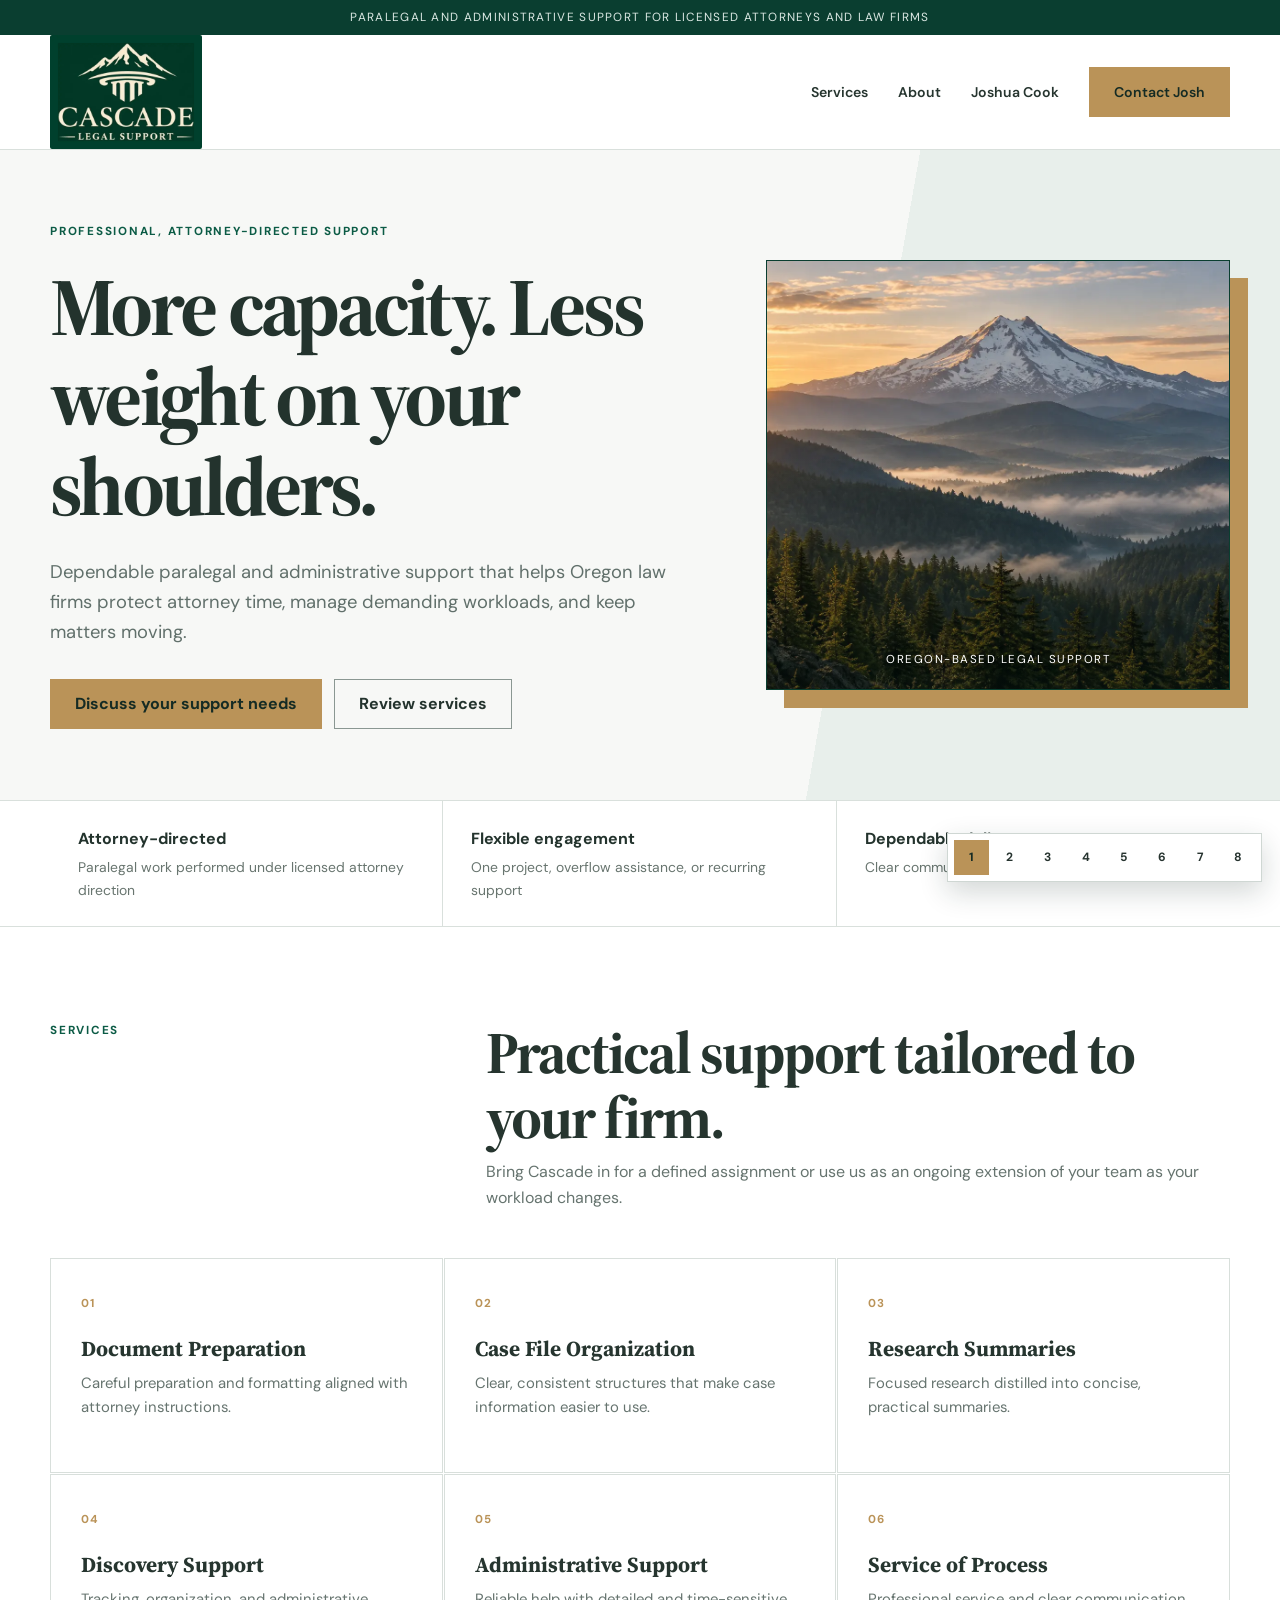
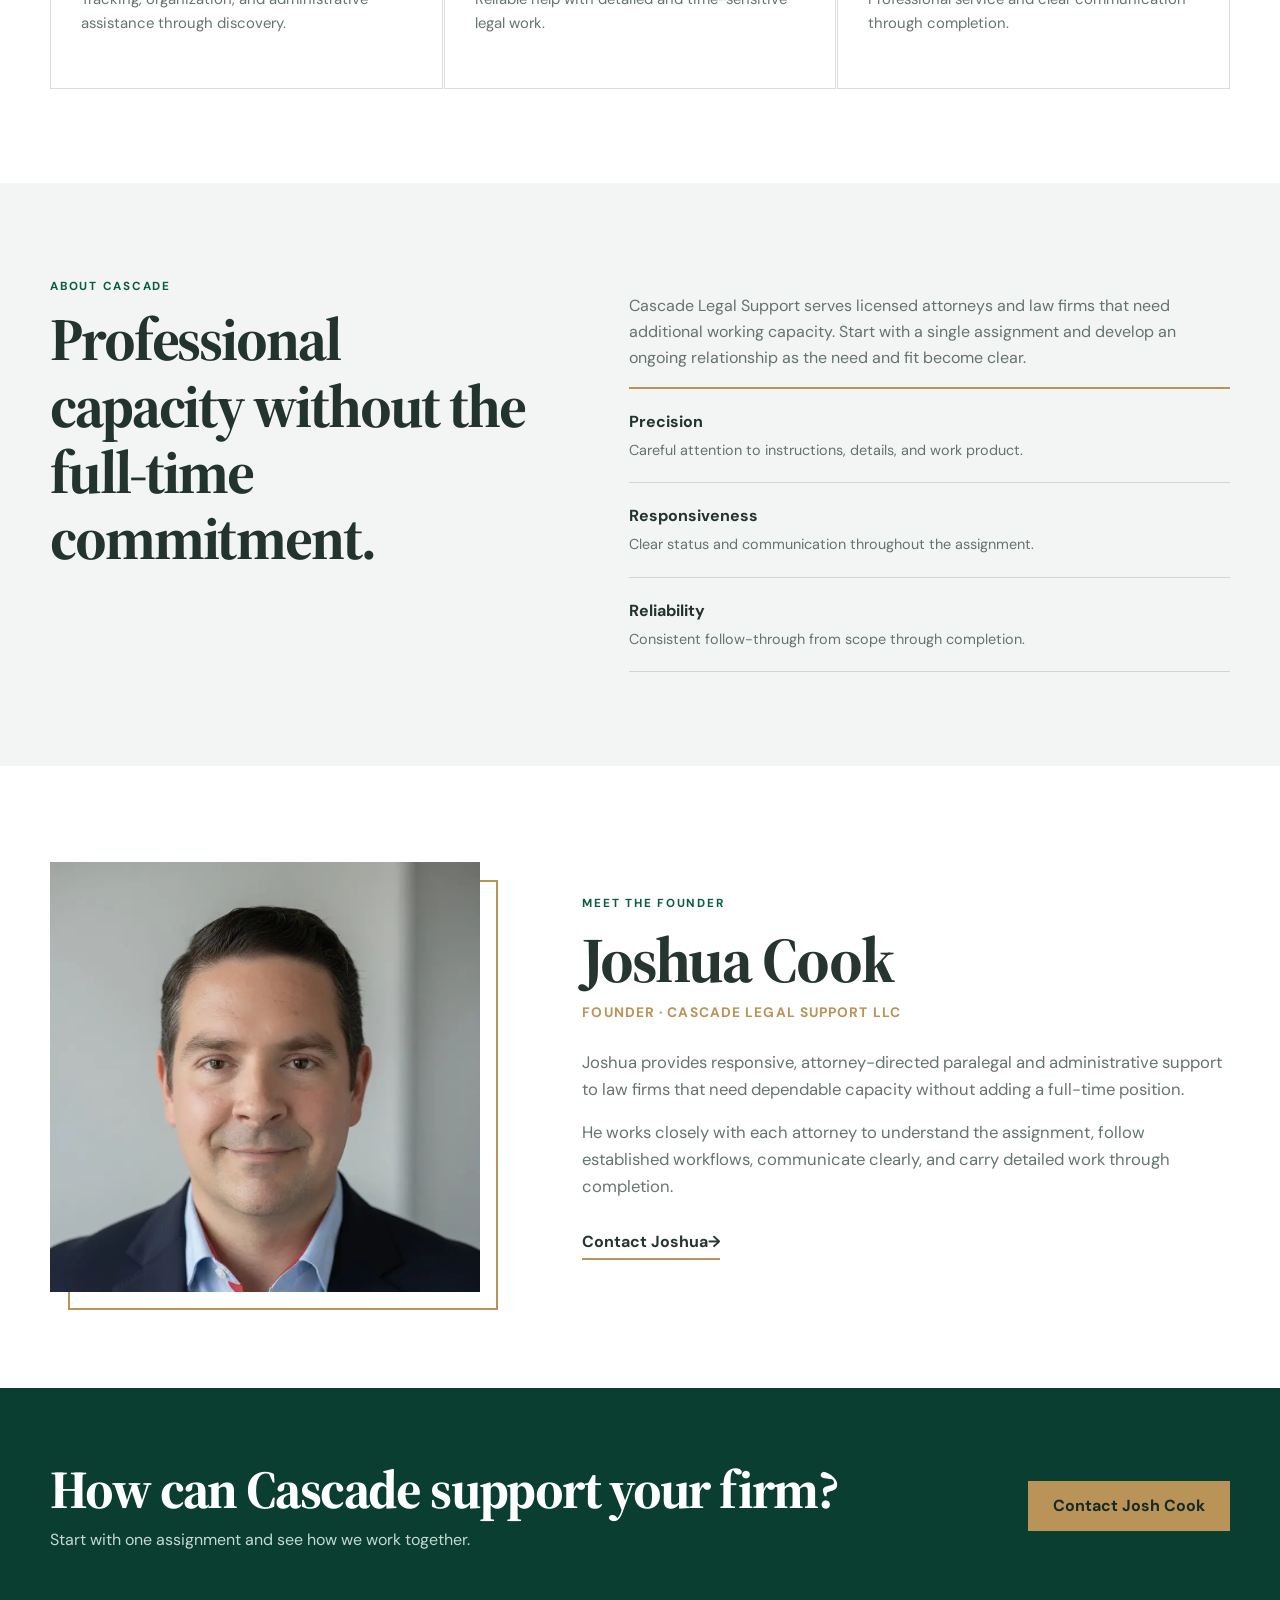
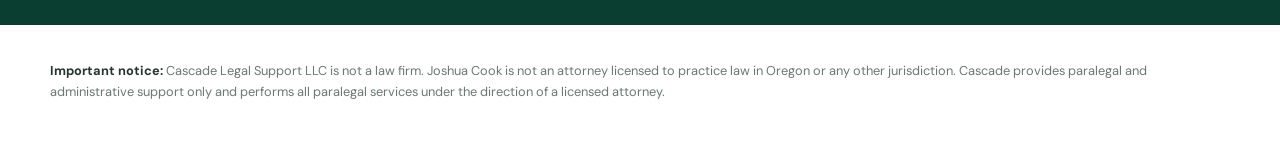
==== commit fa88c504: "Fix concept rendering after logo update" ====
--- a/concept-1.html
+++ b/concept-1.html
@@ -1 +1 @@
-<!doctype html><html lang="en"><head><meta charset="utf-8"><meta name="viewport" content="width=device-width,initial-scale=1"><meta name="description" content="Professional paralegal and administrative support for Oregon attorneys and law firms."><link rel="stylesheet" href="fresh.css?v=20260923d"></head><body class="t1" data-theme="1"><div id="app"></div><script src="fresh.js?v=20260923d"></script></body></html>
+<!doctype html><html lang="en"><head><meta charset="utf-8"><meta name="viewport" content="width=device-width,initial-scale=1"><meta name="description" content="Professional paralegal and administrative support for Oregon attorneys and law firms."><link rel="stylesheet" href="fresh.css?v=20260924a"></head><body class="t1" data-theme="1"><div id="app"></div><script src="fresh.js?v=20260924a"></script></body></html>
